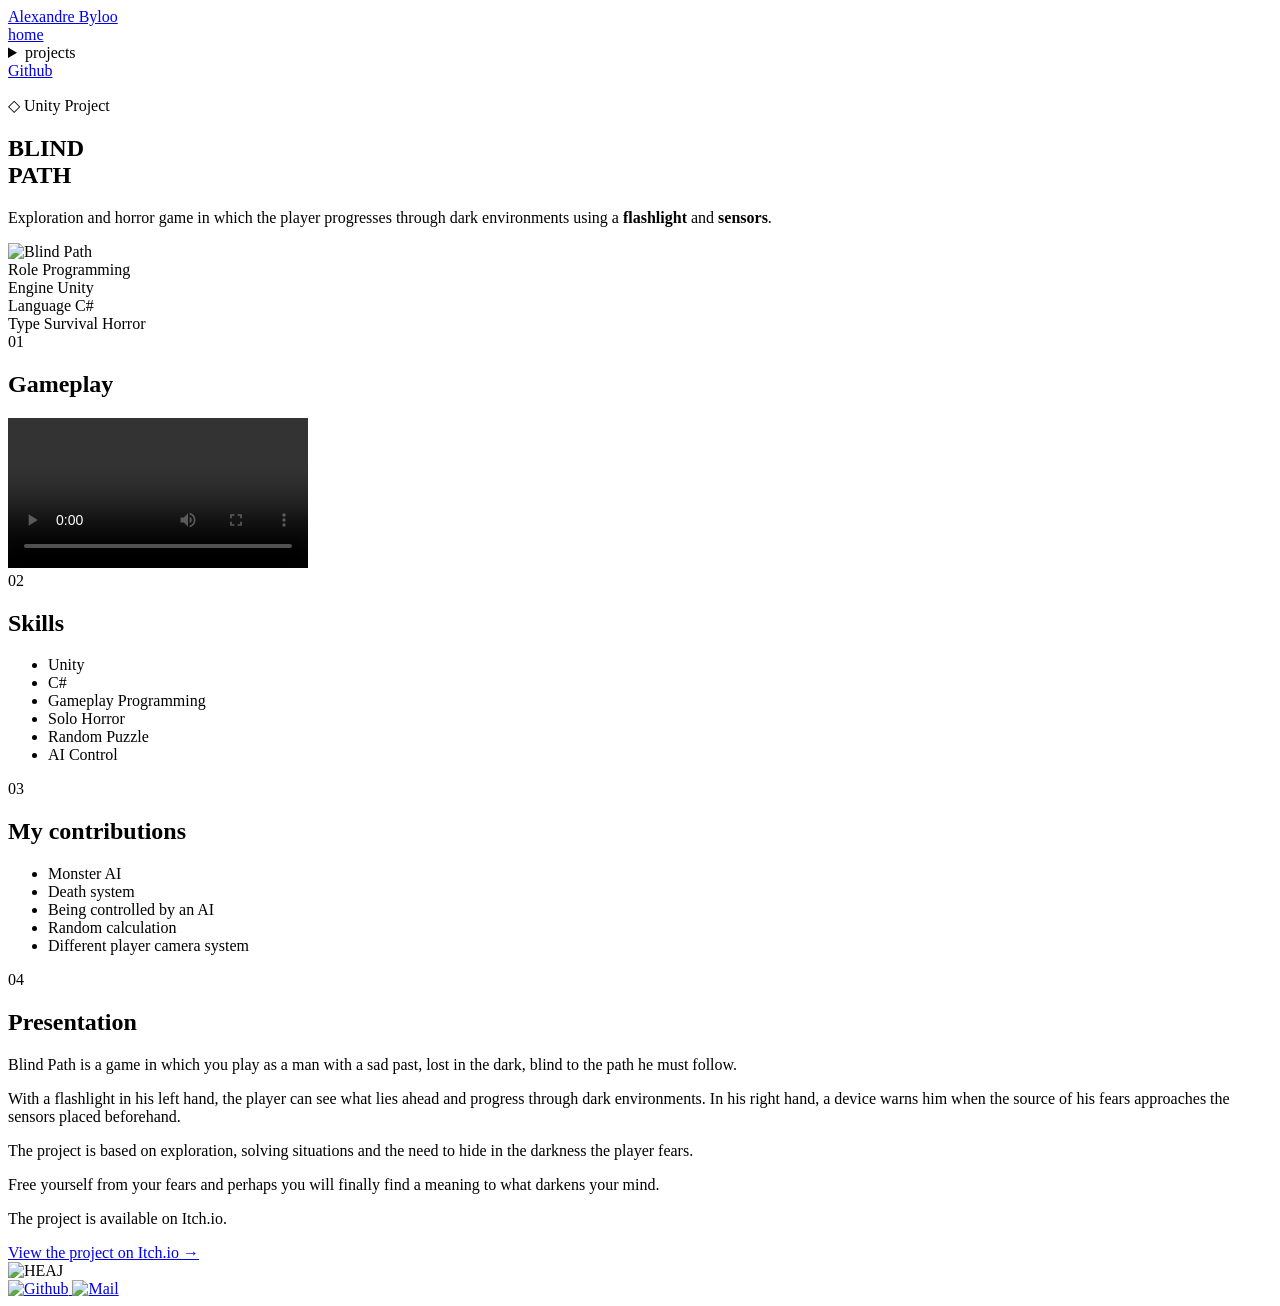
==== blind-path.html @ e249a455 "Add files via upload" ====
<!doctype html>

<html lang="en">
  <head>
    <meta charset="UTF-8" />

    <meta name="viewport" content="width=device-width, initial-scale=1.0" />

    <title>Blind Path - Portfolio</title>

    <link rel="stylesheet" href="asset/projet.css" />

    <link rel="preconnect" href="https://fonts.googleapis.com" />

    <link rel="preconnect" href="https://fonts.gstatic.com" crossorigin />

    <link
      href="https://fonts.googleapis.com/css2?family=Space+Grotesk:wght@400;500;600;700&display=swap"
      rel="stylesheet"
    />

    <header class="site-header">
      <a href="index.html" class="logo">Alexandre Byloo</a>

      <nav class="nav">
        <a href="index.html" class="nav-link">home</a>

        <details class="dropdown">
          <summary class="nav-link active">projects</summary>

          <div class="dropdown-menu">
            <a href="paladeux.html">PALADEUX</a>

            <a href="opera-jump.html">OPERA JUMP 20</a>

            <a href="sinking-dutchman.html">Sinking Dutchman</a>

            <a href="blind-path.html">Blind Path</a>

            <a href="prototype.html">Prototype</a>
          </div>
        </details>

        <a href="https://github.com/Altar160" target="_blank" class="nav-link">
          Github
        </a>
      </nav>
    </header>

    <main class="project-page">
      <!-- ============================================ -->
      <!-- INTRODUCTION                                 -->
      <!-- ============================================ -->

      <section class="project-intro">
        <div class="project-intro-text">
          <p class="project-type">◇ Unity Project</p>

          <h1>
            BLIND<br />

            PATH
          </h1>

          <p class="project-hook">
            Exploration and horror game in which the player progresses through
            dark environments using a

            <strong>flashlight</strong> and <strong>sensors</strong>.
          </p>
        </div>

        <div class="project-logo">
          <img src="img/blindpath.png" alt="Blind Path" />
        </div>
      </section>

      <!-- ============================================ -->
      <!-- QUICK INFORMATION                            -->
      <!-- ============================================ -->

      <section class="project-meta">
        <div>
          <span class="meta-label">Role</span>

          <span class="meta-value">Programming</span>
        </div>

        <div>
          <span class="meta-label">Engine</span>

          <span class="meta-value">Unity</span>
        </div>

        <div>
          <span class="meta-label">Language</span>

          <span class="meta-value">C#</span>
        </div>

        <div>
          <span class="meta-label">Type</span>

          <span class="meta-value"> Survival Horror</span>
        </div>
      </section>

      <!-- ============================================ -->
      <!-- GAMEPLAY                                     -->
      <!-- ============================================ -->

      <section class="project-gameplay">
        <div class="section-heading">
          <span>01</span>

          <h2>Gameplay</h2>
        </div>

        <div class="video-container">
          <video controls preload="metadata">
            <source src="img/blindpath.mp4" type="video/mp4" />
          </video>
        </div>
      </section>

      <!-- ============================================ -->
      <!-- SKILLS / CONTRIBUTIONS                       -->
      <!-- ============================================ -->

      <section class="project-work">
        <div class="work-column">
          <div class="section-heading">
            <span>02</span>

            <h2>Skills</h2>
          </div>

          <ul class="project-list">
            <li>Unity</li>

            <li>C#</li>

            <li>Gameplay Programming</li>

            <li>Solo Horror</li>

            <li>Random Puzzle</li>

            <li>AI Control</li>
          </ul>
        </div>

        <div class="work-column">
          <div class="section-heading">
            <span>03</span>

            <h2>My contributions</h2>
          </div>

          <ul class="project-list">
            <li>Monster AI</li>

            <li>Death system</li>

            <li>Being controlled by an AI</li>

            <li>Random calculation</li>

            <li>Different player camera system</li>
          </ul>
        </div>
      </section>

      <!-- ============================================ -->
      <!-- PROJECT PRESENTATION                         -->
      <!-- ============================================ -->

      <section class="project-case-study">
        <div class="section-heading">
          <span>04</span>

          <h2>Presentation</h2>
        </div>

        <div class="case-study-content">
          <p>
            Blind Path is a game in which you play as a man with a sad past,
            lost in the dark, blind to the path he must follow.
          </p>

          <p>
            With a flashlight in his left hand, the player can see what lies
            ahead and progress through dark environments. In his right hand, a
            device warns him when the source of his fears approaches the sensors
            placed beforehand.
          </p>

          <p>
            The project is based on exploration, solving situations and the need
            to hide in the darkness the player fears.
          </p>

          <p>
            Free yourself from your fears and perhaps you will finally find a
            meaning to what darkens your mind.
          </p>
        </div>
      </section>

      <!-- ============================================ -->
      <!-- ITCH.IO                                      -->
      <!-- ============================================ -->

      <section class="project-source">
        <p>The project is available on Itch.io.</p>

        <a
          href="https://ozonez.itch.io/blind-path"
          target="_blank"
          class="github-button"
        >
          View the project on Itch.io

          <span>→</span>
        </a>
      </section>
    </main>

    <footer class="footer">
      <div class="footer-left">
        <img src="img/heaj_logo.png" alt="HEAJ" />
      </div>

      <div class="footer-right">
        <a href="https://github.com/Altar160" target="_blank">
          <img src="asset/github_icon.svg" alt="Github" />
        </a>

        <a href="mailto:altarcop1@email.com">
          <img src="asset/email_icon.svg" alt="Mail" />
        </a>
      </div>
    </footer>
  </head>
</html>
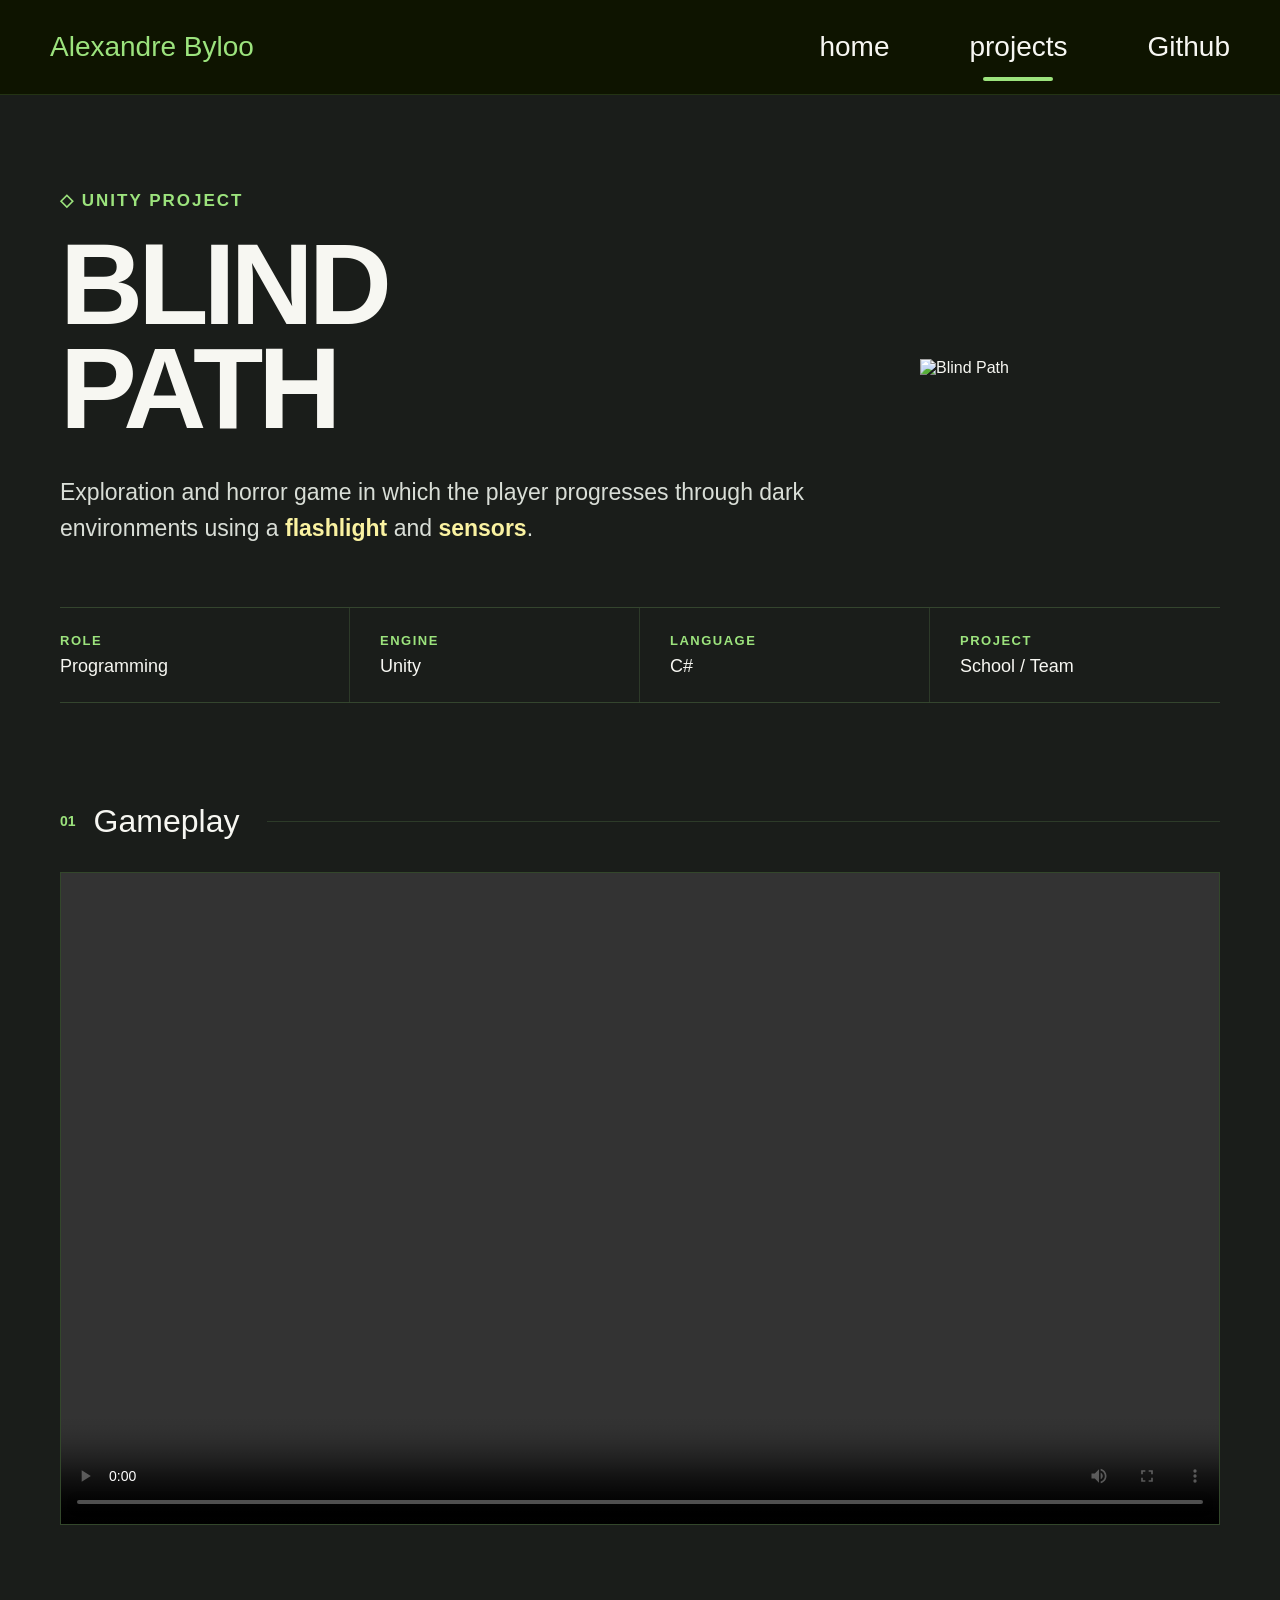
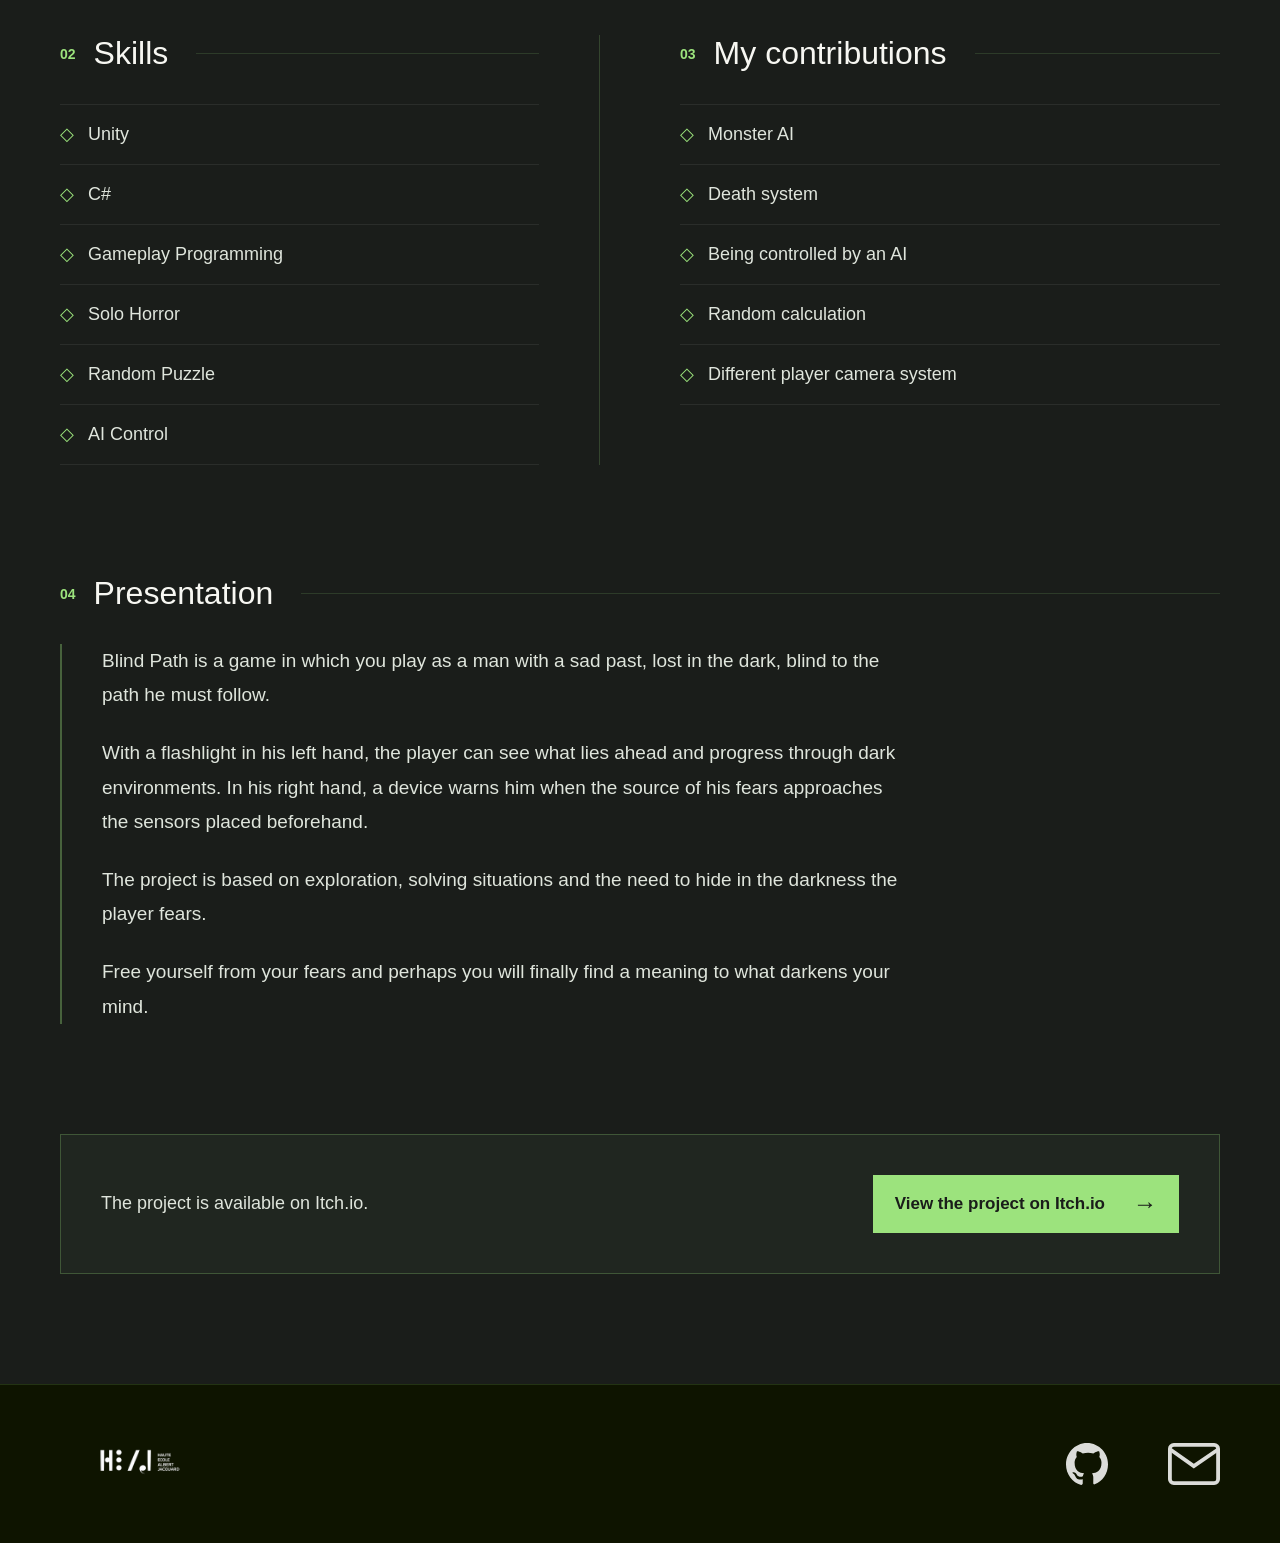
==== commit ff8e68b7: "Update blind-path.html" ====
--- a/blind-path.html
+++ b/blind-path.html
@@ -99,9 +99,9 @@
         </div>
 
         <div>
-          <span class="meta-label">Type</span>
-
-          <span class="meta-value"> Survival Horror</span>
+          <span class="meta-label">PROJECT</span>
+
+          <span class="meta-value">School / Team</span>
         </div>
       </section>
 
--- a/asset/projet.css
+++ b/asset/projet.css
@@ -0,0 +1,752 @@
+/* ================================================== */
+/* BASE                                               */
+/* ================================================== */
+
+* {
+  box-sizing: border-box;
+}
+
+html,
+body {
+  margin: 0;
+  padding: 0;
+  width: 100%;
+
+  background: #1a1d1a;
+  color: #f7f7f2;
+
+  overflow-x: hidden;
+
+  font-family: "Space Grotesk", sans-serif;
+}
+
+/* ================================================== */
+/* HEADER                                             */
+/* ================================================== */
+
+.site-header {
+  position: fixed;
+
+  top: 0;
+  left: 0;
+  right: 0;
+
+  height: 95px;
+  padding: 0 50px;
+
+  display: flex;
+  align-items: center;
+  justify-content: space-between;
+
+  background: #0e1400;
+
+  backdrop-filter: blur(10px);
+
+  border-bottom: 1px solid rgba(156, 227, 125, 0.15);
+
+  z-index: 9999;
+}
+
+.logo {
+  color: #9ce37d;
+
+  text-decoration: none;
+
+  font-size: 28px;
+  font-weight: 500;
+}
+
+/* ================================================== */
+/* NAVIGATION                                         */
+/* ================================================== */
+
+.nav {
+  display: flex;
+  align-items: center;
+
+  gap: 80px;
+}
+
+.nav-link {
+  position: relative;
+
+  color: #f7f7f2;
+
+  text-decoration: none;
+
+  font-size: 28px;
+  font-weight: 400;
+
+  cursor: pointer;
+
+  transition: color 0.2s ease;
+}
+
+.nav-link:hover {
+  color: #9ce37d;
+}
+
+/* Trait vert sous la page active */
+
+.nav-link.active::after {
+  content: "";
+
+  position: absolute;
+
+  left: 50%;
+  bottom: -18px;
+
+  transform: translateX(-50%);
+
+  width: 70px;
+  height: 4px;
+
+  border-radius: 999px;
+
+  background: #9ce37d;
+}
+
+/* ================================================== */
+/* DROPDOWN                                           */
+/* ================================================== */
+
+.dropdown {
+  position: relative;
+}
+
+.dropdown summary {
+  list-style: none;
+}
+
+.dropdown summary::-webkit-details-marker {
+  display: none;
+}
+
+.dropdown-menu {
+  position: absolute;
+
+  top: 70px;
+  right: -20px;
+
+  width: 420px;
+
+  padding-right: 25px;
+
+  border-right: 4px solid #9ce37d;
+
+  display: none;
+}
+
+.dropdown[open] .dropdown-menu {
+  display: block;
+}
+
+.dropdown-menu a {
+  display: block;
+
+  color: #f7f7f2;
+
+  text-decoration: none;
+
+  text-align: right;
+
+  font-size: 28px;
+  line-height: 1.9;
+
+  white-space: nowrap;
+
+  transition: color 0.2s ease;
+}
+
+.dropdown-menu a:hover {
+  color: #9ce37d;
+}
+
+/* ================================================== */
+/* PAGE PROJET                                        */
+/* ================================================== */
+
+.project-page {
+  min-height: 100vh;
+
+  padding-top: 95px;
+
+  background: #1a1d1a;
+}
+
+/* ================================================== */
+/* INTRODUCTION DU PROJET                             */
+/* ================================================== */
+
+.project-intro {
+  width: 100%;
+  max-width: 1300px;
+
+  margin: 0 auto;
+
+  padding: 95px 60px 60px;
+
+  display: grid;
+
+  grid-template-columns: minmax(0, 1fr) 300px;
+
+  align-items: center;
+
+  gap: 90px;
+}
+
+.project-intro-text {
+  min-width: 0;
+}
+
+.project-type {
+  margin: 0 0 22px;
+
+  color: #9ce37d;
+
+  font-size: 17px;
+  font-weight: 600;
+
+  text-transform: uppercase;
+
+  letter-spacing: 2px;
+}
+
+.project-intro h1 {
+  margin: 0;
+
+  color: #f7f7f2;
+
+  font-size: clamp(70px, 9vw, 140px);
+
+  font-weight: 600;
+
+  line-height: 0.9;
+
+  letter-spacing: -5px;
+}
+
+.project-hook {
+  max-width: 760px;
+
+  margin: 35px 0 0;
+
+  color: #d9ded7;
+
+  font-size: 23px;
+  line-height: 1.55;
+}
+
+.project-hook strong {
+  color: #faf2a1;
+
+  font-weight: 600;
+}
+
+/* ================================================== */
+/* LOGO DU PROJET                                     */
+/* ================================================== */
+
+.project-logo {
+  width: 100%;
+
+  min-height: 0;
+
+  padding: 0;
+
+  display: flex;
+
+  align-items: flex-start;
+  justify-content: flex-end;
+
+  background: none;
+
+  border: none;
+}
+
+.project-logo img {
+  display: block;
+
+  width: 100%;
+  max-width: 100%;
+
+  height: auto;
+
+  object-fit: contain;
+}
+
+/* ================================================== */
+/* INFORMATIONS RAPIDES                               */
+/* ================================================== */
+
+.project-meta {
+  width: calc(100% - 120px);
+
+  max-width: 1180px;
+
+  margin: 0 auto 100px;
+
+  display: grid;
+
+  grid-template-columns: repeat(4, 1fr);
+
+  border-top: 1px solid rgba(156, 227, 125, 0.2);
+  border-bottom: 1px solid rgba(156, 227, 125, 0.2);
+}
+
+.project-meta > div {
+  min-width: 0;
+
+  padding: 25px 30px;
+
+  display: flex;
+  flex-direction: column;
+
+  gap: 8px;
+
+  border-right: 1px solid rgba(156, 227, 125, 0.15);
+}
+
+.project-meta > div:first-child {
+  padding-left: 0;
+}
+
+.project-meta > div:last-child {
+  border-right: none;
+}
+
+.meta-label {
+  color: #9ce37d;
+
+  font-size: 13px;
+  font-weight: 600;
+
+  letter-spacing: 1.5px;
+
+  text-transform: uppercase;
+}
+
+.meta-value {
+  color: #f7f7f2;
+
+  font-size: 18px;
+}
+
+/* ================================================== */
+/* TITRES DE SECTIONS                                 */
+/* ================================================== */
+
+.section-heading {
+  margin-bottom: 32px;
+
+  display: flex;
+
+  align-items: center;
+
+  gap: 18px;
+}
+
+.section-heading span {
+  color: #9ce37d;
+
+  font-size: 14px;
+  font-weight: 700;
+}
+
+.section-heading h2 {
+  margin: 0;
+
+  color: #f7f7f2;
+
+  font-size: 32px;
+  font-weight: 500;
+}
+
+/* Petit trait après certains titres */
+
+.section-heading::after {
+  content: "";
+
+  flex: 1;
+
+  height: 1px;
+
+  margin-left: 10px;
+
+  background: rgba(156, 227, 125, 0.15);
+}
+
+/* ================================================== */
+/* GAMEPLAY                                           */
+/* ================================================== */
+
+.project-gameplay {
+  width: 100%;
+
+  max-width: 1300px;
+
+  margin: 0 auto;
+
+  padding: 0 60px 110px;
+}
+
+.gameplay-grid {
+  display: grid;
+
+  grid-template-columns: 1fr;
+
+  gap: 40px;
+}
+
+.video-container {
+  position: relative;
+
+  width: 100%;
+
+  overflow: hidden;
+
+  background: #101310;
+
+  border: 1px solid rgba(156, 227, 125, 0.25);
+}
+
+.video-container video {
+  display: block;
+
+  width: 100%;
+
+  aspect-ratio: 16 / 9;
+
+  object-fit: cover;
+}
+
+/* ================================================== */
+/* COMPÉTENCES ET CONTRIBUTIONS                       */
+/* ================================================== */
+
+.project-work {
+  width: 100%;
+
+  max-width: 1300px;
+
+  margin: 0 auto;
+
+  padding: 0 60px 110px;
+
+  display: grid;
+
+  grid-template-columns: 1fr 1fr;
+
+  gap: 80px;
+}
+
+.work-column {
+  min-width: 0;
+}
+
+.work-column:first-child {
+  padding-right: 60px;
+
+  border-right: 1px solid rgba(156, 227, 125, 0.2);
+}
+
+.project-list {
+  margin: 0;
+
+  padding: 0;
+
+  list-style: none;
+}
+
+.project-list li {
+  position: relative;
+
+  padding: 16px 10px 16px 28px;
+
+  color: #dfe5dc;
+
+  font-size: 18px;
+  line-height: 1.5;
+
+  border-bottom: 1px solid rgba(255, 255, 255, 0.07);
+}
+
+.project-list li:first-child {
+  border-top: 1px solid rgba(255, 255, 255, 0.07);
+}
+
+.project-list li::before {
+  content: "◇";
+
+  position: absolute;
+
+  top: 16px;
+  left: 0;
+
+  color: #9ce37d;
+}
+
+/* ================================================== */
+/* PRÉSENTATION TECHNIQUE / CASE STUDY                 */
+/* ================================================== */
+
+.project-case-study {
+  width: 100%;
+
+  max-width: 1300px;
+
+  margin: 0 auto;
+
+  padding: 0 60px 110px;
+}
+
+.case-study-content {
+  max-width: 850px;
+
+  padding-left: 40px;
+
+  border-left: 2px solid rgba(156, 227, 125, 0.35);
+}
+
+.case-study-content p {
+  margin: 0 0 24px;
+
+  color: #dfe5dc;
+
+  font-size: 19px;
+
+  line-height: 1.8;
+}
+
+.case-study-content p:last-child {
+  margin-bottom: 0;
+}
+
+.case-study-content strong {
+  color: #faf2a1;
+
+  font-weight: 600;
+}
+
+/* ================================================== */
+/* BLOC GITHUB                                        */
+/* ================================================== */
+
+.project-source {
+  width: calc(100% - 120px);
+
+  max-width: 1180px;
+
+  margin: 0 auto 110px;
+
+  padding: 40px;
+
+  display: flex;
+
+  align-items: center;
+  justify-content: space-between;
+
+  gap: 50px;
+
+  background: #202620;
+
+  border: 1px solid rgba(156, 227, 125, 0.25);
+}
+
+.project-source p {
+  max-width: 600px;
+
+  margin: 0;
+
+  color: #dfe5dc;
+
+  font-size: 18px;
+
+  line-height: 1.6;
+}
+
+.github-button {
+  flex-shrink: 0;
+
+  padding: 17px 22px;
+
+  display: flex;
+
+  align-items: center;
+
+  gap: 28px;
+
+  color: #1a1d1a;
+
+  background: #9ce37d;
+
+  text-decoration: none;
+
+  font-size: 17px;
+  font-weight: 700;
+
+  transition:
+    transform 0.2s ease,
+    background 0.2s ease;
+}
+
+.github-button:hover {
+  transform: translateY(-3px);
+
+  background: #b4ed9b;
+}
+
+.github-button span {
+  font-size: 24px;
+  line-height: 1;
+}
+
+/* ================================================== */
+/* FOOTER                                             */
+/* ================================================== */
+
+.footer {
+  background: #0e1400;
+
+  border-top: 1px solid rgba(156, 227, 125, 0.15);
+
+  padding: 24px 60px;
+
+  display: flex;
+
+  align-items: center;
+  justify-content: space-between;
+}
+
+.footer-left {
+  display: flex;
+
+  align-items: center;
+}
+
+.footer-logo,
+.footer-left img {
+  height: 110px;
+
+  width: auto;
+
+  object-fit: contain;
+}
+
+.footer-right {
+  display: flex;
+
+  align-items: center;
+
+  gap: 60px;
+}
+
+.footer-right a {
+  display: flex;
+
+  align-items: center;
+  justify-content: center;
+}
+
+.footer-right img {
+  height: 42px;
+
+  width: auto;
+
+  opacity: 0.85;
+
+  transition: all 0.25s ease;
+}
+
+.footer-right img:hover {
+  opacity: 1;
+
+  transform: translateY(-2px);
+}
+
+/* ================================================== */
+/* RESPONSIVE - PAGE PROJET UNIQUEMENT                */
+/* ================================================== */
+
+@media (max-width: 1000px) {
+  .project-intro {
+    grid-template-columns: 1fr 250px;
+
+    gap: 50px;
+
+    padding-left: 40px;
+    padding-right: 40px;
+  }
+
+  .project-meta {
+    width: calc(100% - 80px);
+  }
+
+  .project-gameplay,
+  .project-work,
+  .project-case-study {
+    padding-left: 40px;
+    padding-right: 40px;
+  }
+
+  .project-source {
+    width: calc(100% - 80px);
+  }
+}
+
+@media (max-width: 800px) {
+  .project-intro {
+    grid-template-columns: 1fr;
+
+    padding-top: 70px;
+  }
+
+  .project-intro h1 {
+    font-size: clamp(60px, 17vw, 100px);
+
+    letter-spacing: -3px;
+  }
+
+  .project-logo {
+    max-width: 320px;
+  }
+
+  .project-meta {
+    grid-template-columns: 1fr 1fr;
+  }
+
+  .project-meta > div {
+    border-bottom: 1px solid rgba(156, 227, 125, 0.15);
+  }
+
+  .project-meta > div:nth-child(2) {
+    border-right: none;
+  }
+
+  .project-meta > div:nth-child(3),
+  .project-meta > div:nth-child(4) {
+    border-bottom: none;
+  }
+
+  .project-meta > div:first-child {
+    padding-left: 30px;
+  }
+
+  .project-work {
+    grid-template-columns: 1fr;
+
+    gap: 70px;
+  }
+
+  .work-column:first-child {
+    padding-right: 0;
+
+    border-right: none;
+  }
+
+  .project-source {
+    flex-direction: column;
+
+    align-items: flex-start;
+  }
+}
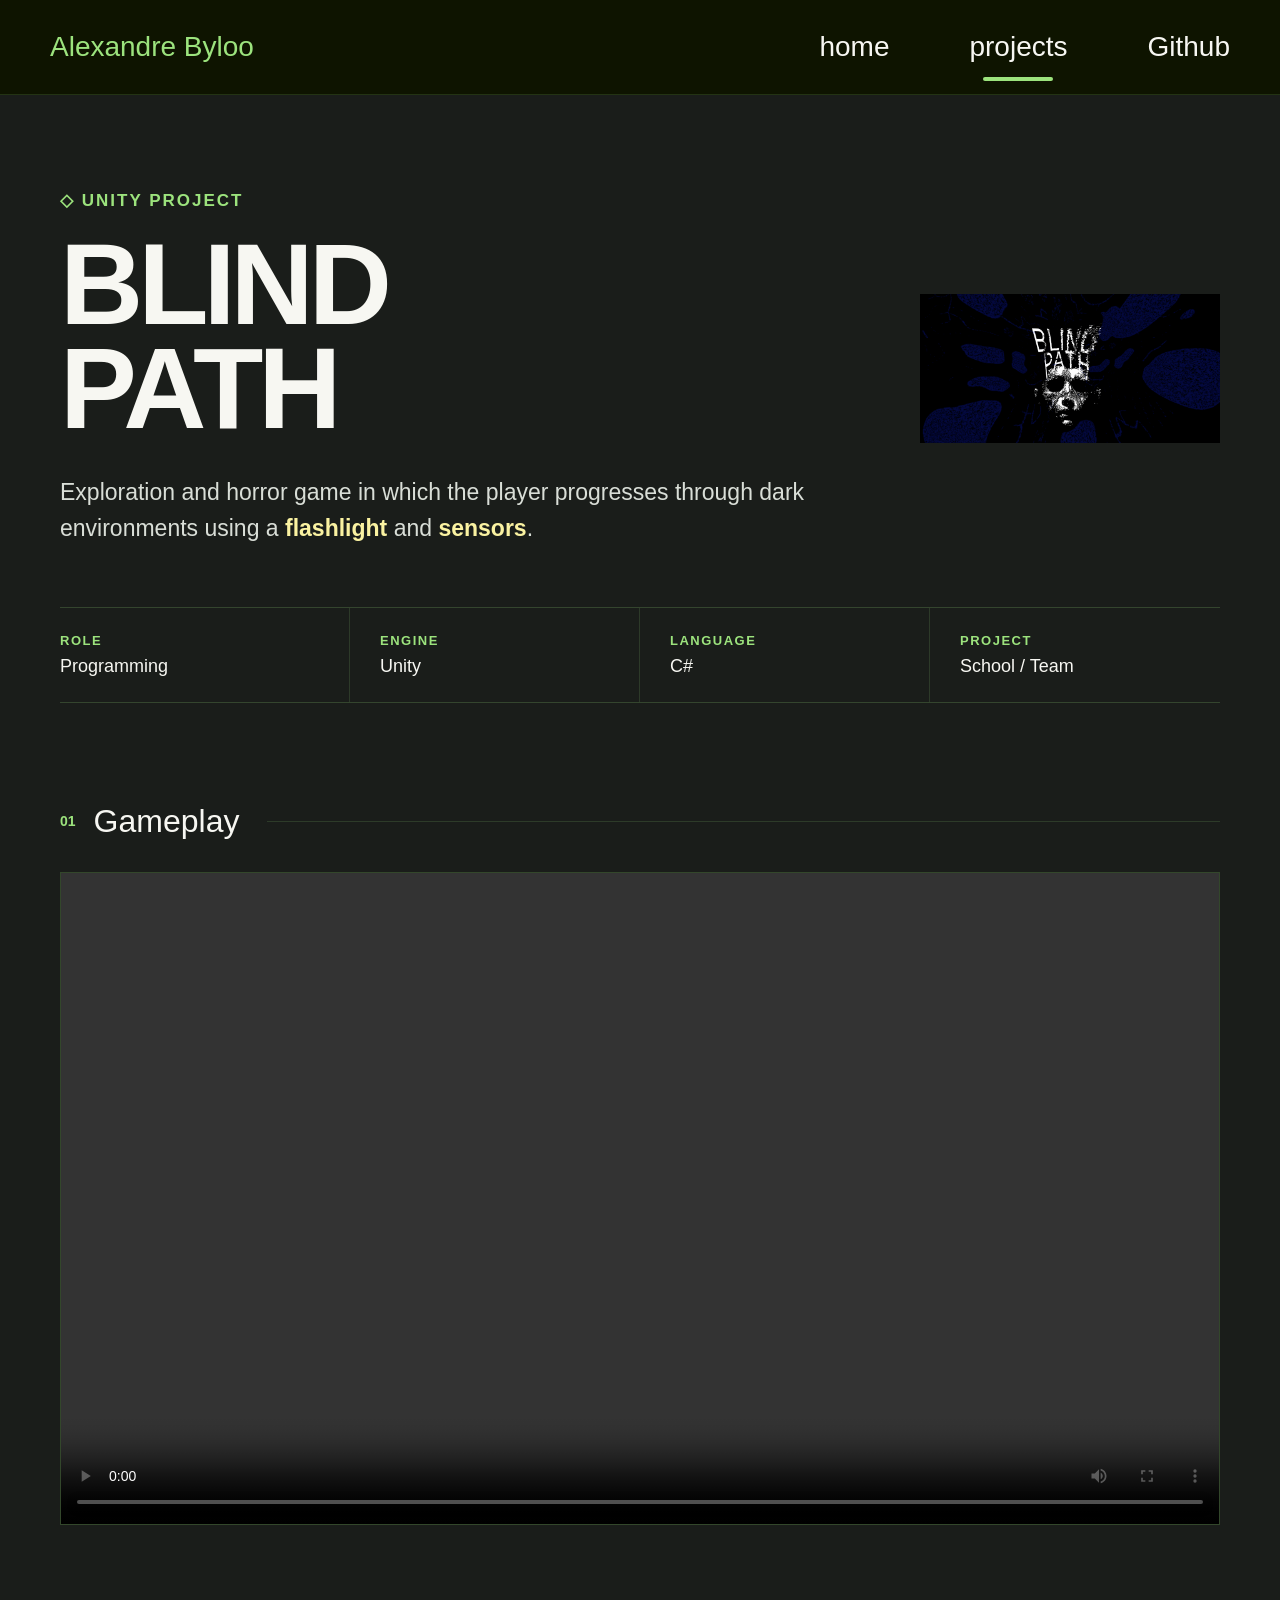
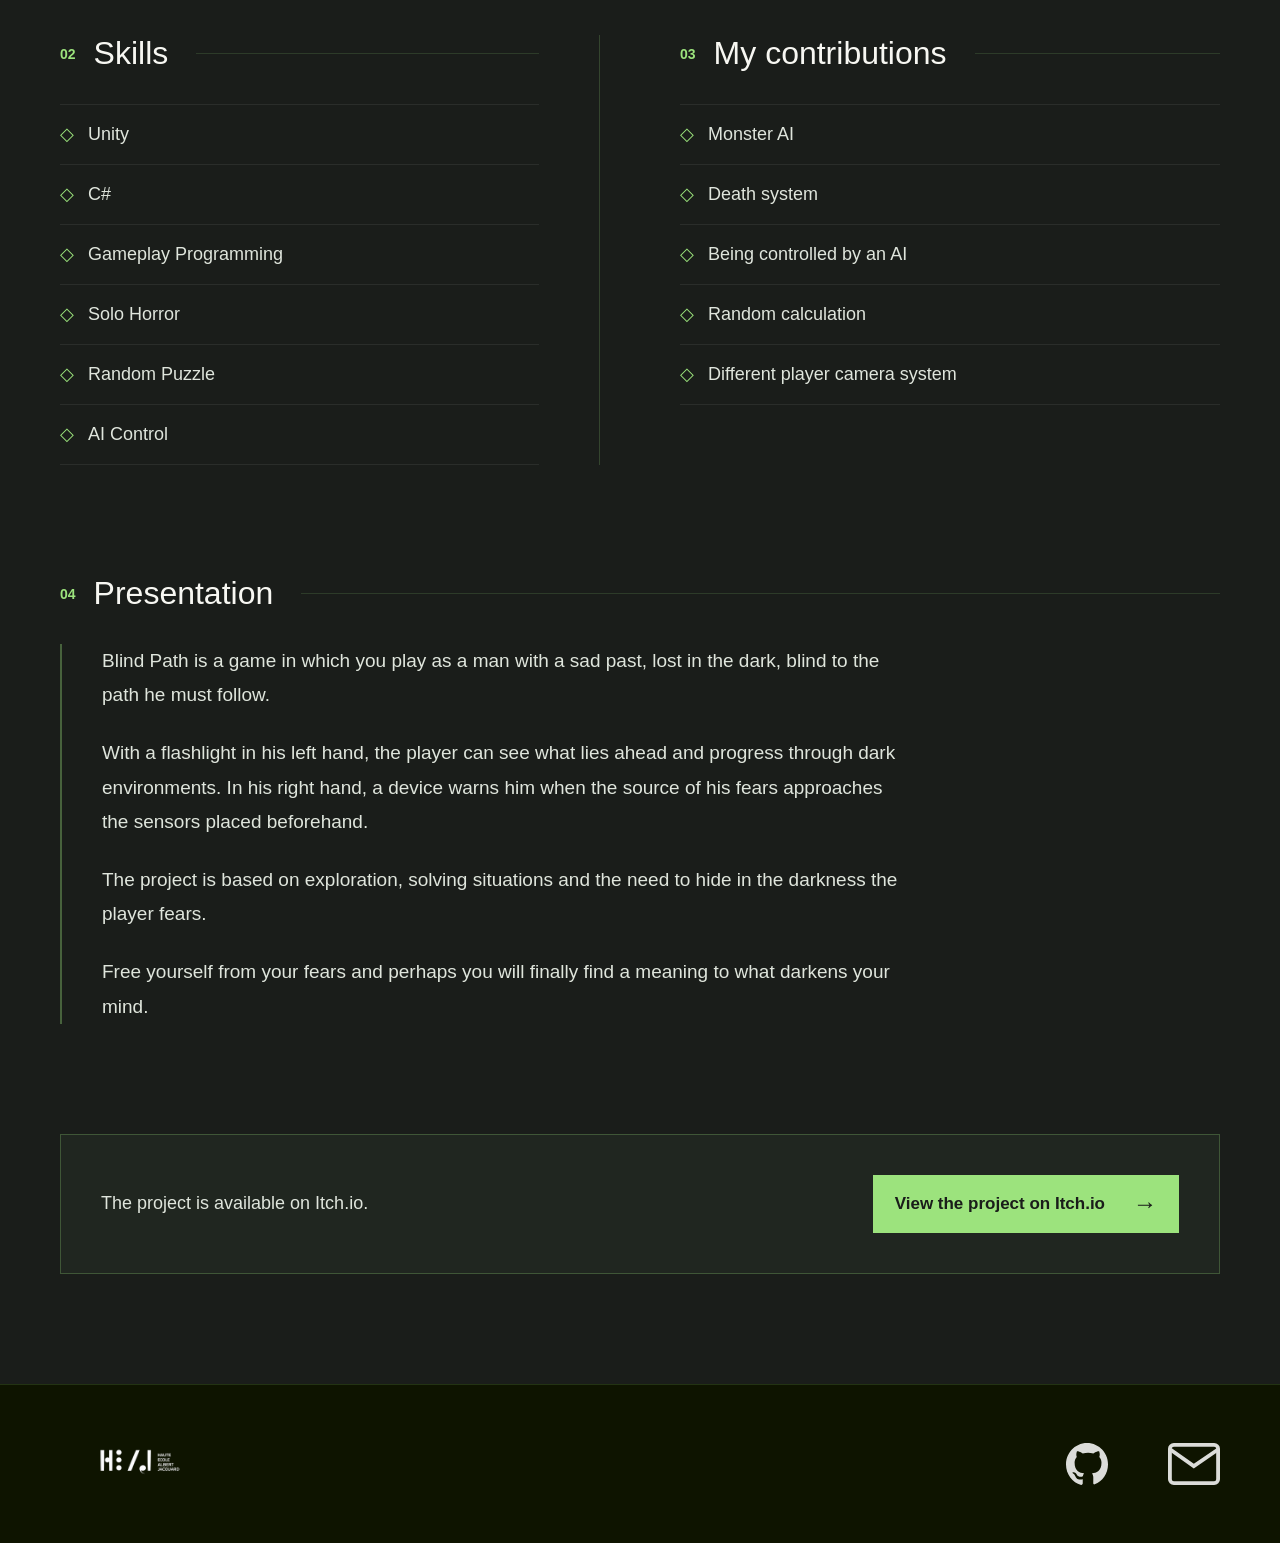
==== commit 9f0582fc: "Update blind-path.html" ====
--- a/blind-path.html
+++ b/blind-path.html
@@ -71,7 +71,7 @@
         </div>
 
         <div class="project-logo">
-          <img src="img/blindpath.png" alt="Blind Path" />
+          <img src="img/Blindpath.png" alt="Blind Path" />
         </div>
       </section>
 
